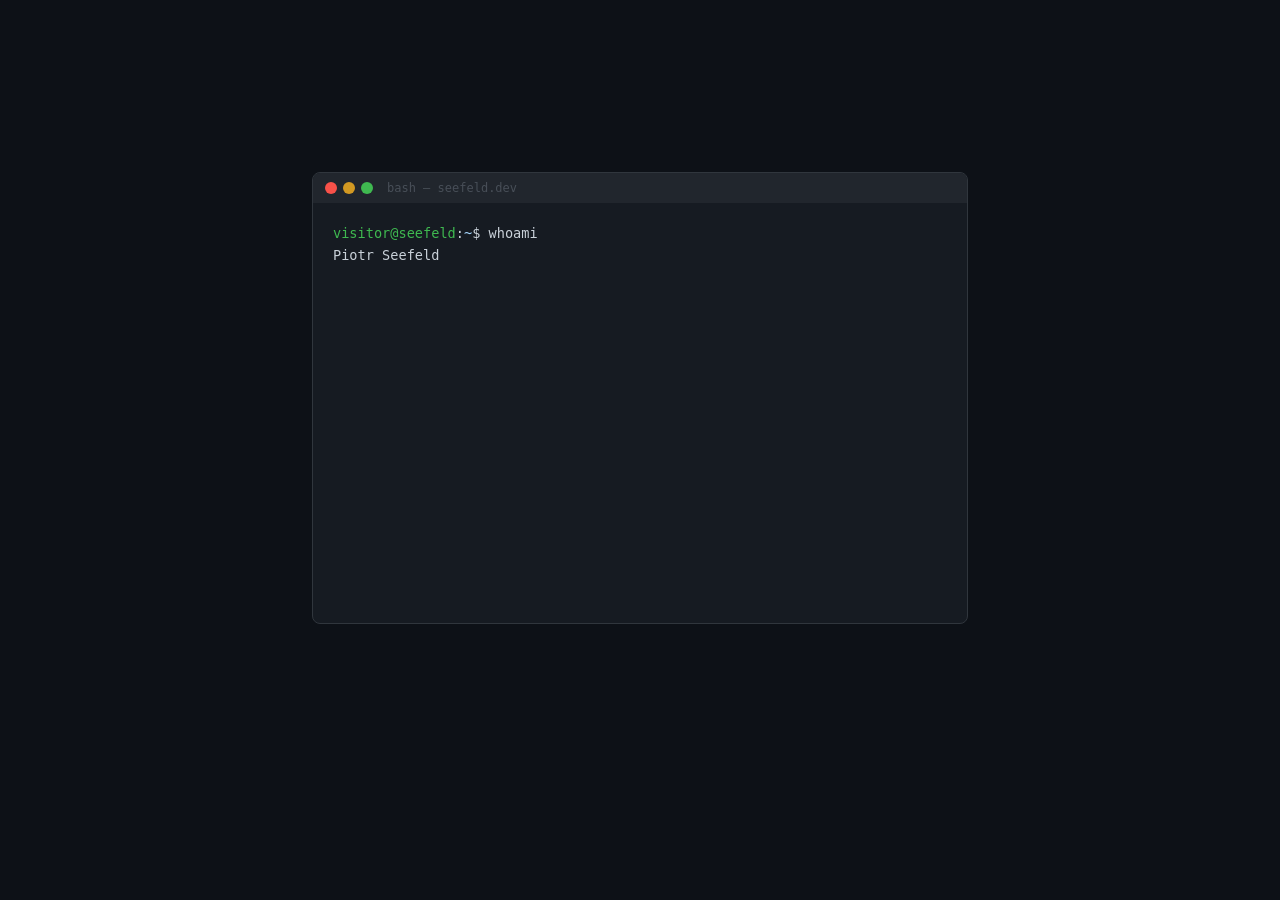
==== index.html @ 69694a50 "Add GitHub Pages site — personal landing page with SEO links" ====
<!DOCTYPE html>
<html lang="en">
<head>
  <meta charset="utf-8">
  <meta name="viewport" content="width=device-width, initial-scale=1">
  <title>Piotr Seefeld — Lead Developer &amp; Architect, CTO at Signage Rocket</title>
  <meta name="description" content="Piotr Seefeld — lead developer and architect. CTO at Signage Rocket, building cloud digital signage software. Node.js, React, TypeScript, AWS, Terraform, K3s. London, UK.">
  <meta name="robots" content="index, follow">
  <meta name="theme-color" content="#0d1117">
  <link rel="canonical" href="https://seefeld.github.io/">
  <meta property="og:title" content="Piotr Seefeld — Lead Developer &amp; Architect">
  <meta property="og:description" content="CTO at Signage Rocket. Building cloud digital signage software. London, UK.">
  <meta property="og:type" content="website">
  <meta property="og:url" content="https://seefeld.github.io/">
  <meta name="twitter:card" content="summary">
  <meta name="twitter:title" content="Piotr Seefeld — Lead Developer &amp; Architect">
  <meta name="twitter:description" content="CTO at Signage Rocket. Building cloud digital signage software. London, UK.">
  <script type="application/ld+json">
  {
    "@context": "https://schema.org",
    "@type": "Person",
    "name": "Piotr Seefeld",
    "url": "https://seefeld.dev",
    "jobTitle": "CTO & Lead Developer",
    "worksFor": {
      "@type": "Organization",
      "name": "Signage Rocket",
      "url": "https://signagerocket.com"
    },
    "knowsAbout": ["Node.js", "React", "TypeScript", "AWS", "Terraform", "Digital Signage", "DevOps", "K3s"],
    "sameAs": [
      "https://seefeld.dev",
      "https://signagerocket.com",
      "https://moonlanderindustries.com",
      "https://github.com/seefeld"
    ]
  }
  </script>
  <style>
    * { margin: 0; padding: 0; box-sizing: border-box; }
    body {
      font-family: 'SF Mono', 'Fira Code', 'Cascadia Code', Consolas, monospace;
      min-height: 100vh;
      display: flex;
      align-items: center;
      justify-content: center;
      background: #0d1117;
      color: #c9d1d9;
    }
    .container { text-align: center; padding: 2rem; max-width: 720px; width: 100%; }
    .terminal {
      background: #161b22;
      border: 1px solid #30363d;
      border-radius: 8px;
      overflow: hidden;
      text-align: left;
      margin-bottom: 2rem;
    }
    .terminal-bar {
      background: #21262d;
      padding: 0.5rem 0.75rem;
      display: flex;
      gap: 6px;
      align-items: center;
    }
    .dot { width: 12px; height: 12px; border-radius: 50%; }
    .dot-r { background: #f85149; }
    .dot-y { background: #d29922; }
    .dot-g { background: #3fb950; }
    .terminal-title { color: #484f58; font-size: 0.75rem; margin-left: 0.5rem; }
    .terminal-body { padding: 1.25rem; font-size: 0.85rem; line-height: 1.6; min-height: 420px; }
    .line { display: none; }
    .line.visible { display: block; }
    .prompt { color: #3fb950; }
    .cmd { color: #c9d1d9; }
    .typed-cmd { color: #c9d1d9; display: inline; }
    .comment { color: #484f58; }
    .string { color: #a5d6ff; }
    .key { color: #d2a8ff; }
    .val { color: #a5d6ff; }
    .cursor {
      display: inline-block; width: 8px; height: 14px;
      background: #58a6ff; vertical-align: text-bottom;
      animation: blink 1s step-end infinite;
    }
    @keyframes blink { 0%, 100% { opacity: 1; } 50% { opacity: 0; } }
    .links {
      display: flex; gap: 1.5rem; justify-content: center; flex-wrap: wrap;
      opacity: 0; transition: opacity 0.5s;
    }
    .links.visible { opacity: 1; }
    a {
      color: #58a6ff; text-decoration: none; font-size: 0.9rem;
      padding: 0.5rem 1rem; border: 1px solid #30363d; border-radius: 6px;
      transition: all 0.2s;
    }
    a:hover { background: #161b22; border-color: #58a6ff; }
    .status {
      margin-top: 1.5rem; font-size: 0.75rem; color: #484f58;
      opacity: 0; transition: opacity 0.5s;
    }
    .status.visible { opacity: 1; }
    .status span { color: #3fb950; }
  </style>
</head>
<body>
  <div class="container">
    <h1 style="position:absolute;width:1px;height:1px;overflow:hidden;clip:rect(0,0,0,0)">Piotr Seefeld — Lead Developer &amp; Architect, CTO at Signage Rocket</h1>
    <div class="terminal">
      <div class="terminal-bar">
        <div class="dot dot-r"></div>
        <div class="dot dot-y"></div>
        <div class="dot dot-g"></div>
        <div class="terminal-title">bash — seefeld.dev</div>
      </div>
      <div class="terminal-body" id="term">
        <div class="line" id="b1-prompt"><span class="prompt">visitor@seefeld</span><span class="cmd">:</span><span class="string">~</span><span class="cmd">$ </span><span class="typed-cmd" id="b1-typed"></span><span class="cursor" id="b1-cursor"></span></div>
        <div class="line" id="b1-r1"><span class="cmd">Piotr Seefeld</span></div>
        <div class="line" id="b1-r2"><span class="comment">Lead developer &amp; architect. Builds things properly.</span></div>
        <div class="line" id="b1-r3"><span class="comment">Node.js, React, TypeScript, AWS, Terraform, K3s.</span></div>
        <div class="line" id="b1-r4"><span class="comment">Shipping production software since 2004.</span></div>
        <div class="line" id="b1-blank">&nbsp;</div>

        <div class="line" id="b2-prompt"><span class="prompt">visitor@seefeld</span><span class="cmd">:</span><span class="string">~</span><span class="cmd">$ </span><span class="typed-cmd" id="b2-typed"></span><span class="cursor" id="b2-cursor"></span></div>
        <div class="line" id="b2-r1"><span class="cmd">{</span></div>
        <div class="line" id="b2-r2">&nbsp;&nbsp;<span class="key">"name"</span><span class="cmd">:</span> <span class="val">"<a href="https://signagerocket.com" style="color:#a5d6ff;text-decoration:underline;text-underline-offset:3px;border:none;padding:0;font-size:inherit">Signage Rocket</a>"</span><span class="cmd">,</span></div>
        <div class="line" id="b2-r3">&nbsp;&nbsp;<span class="key">"what"</span><span class="cmd">:</span> <span class="val">"Cloud digital signage software"</span><span class="cmd">,</span></div>
        <div class="line" id="b2-r4">&nbsp;&nbsp;<span class="key">"for"</span><span class="cmd">:</span> <span class="val">"Corporate lobbies, retail displays, video walls"</span><span class="cmd">,</span></div>
        <div class="line" id="b2-r5">&nbsp;&nbsp;<span class="key">"role"</span><span class="cmd">:</span> <span class="val">"CTO &amp; co-founder. Built the lot."</span></div>
        <div class="line" id="b2-r6"><span class="cmd">}</span></div>
        <div class="line" id="b2-blank">&nbsp;</div>

        <div class="line" id="b3-prompt"><span class="prompt">visitor@seefeld</span><span class="cmd">:</span><span class="string">~</span><span class="cmd">$ </span><span class="typed-cmd" id="b3-typed"></span><span class="cursor" id="b3-cursor"></span></div>
        <div class="line" id="b3-r1"><span class="cmd">up 22 years, mass side projects running, load average: worrying</span></div>
        <div class="line" id="b3-r2"><span class="comment">London-based. All tests passing. Kettle on.</span></div>
        <div class="line" id="b3-blank">&nbsp;</div>

        <div class="line" id="final"><span class="prompt">visitor@seefeld</span><span class="cmd">:</span><span class="string">~</span><span class="cmd">$ </span><span class="cursor"></span></div>
      </div>
    </div>
    <div class="links" id="links">
      <a href="https://signagerocket.com">signagerocket.com &rarr;</a>
      <a href="https://moonlanderindustries.com">moonlanderindustries.com</a>
      <a href="https://seefeld.dev">seefeld.dev</a>
    </div>
    <div class="status" id="status"><span>&#x25CF;</span> Quietly shipping since 2004</div>
  </div>

  <script>
    (function() {
      var speed = 45;
      var lineDelay = 80;
      function show(id) { document.getElementById(id).classList.add('visible'); }
      function type(elId, text, cursorId, cb) {
        var el = document.getElementById(elId);
        var i = 0;
        var interval = setInterval(function() {
          el.textContent += text[i]; i++;
          if (i >= text.length) { clearInterval(interval); document.getElementById(cursorId).style.display = 'none'; setTimeout(cb, 300); }
        }, speed);
      }
      function showLines(ids, cb) {
        var i = 0;
        function next() { if (i >= ids.length) { cb(); return; } show(ids[i]); i++; setTimeout(next, lineDelay); }
        next();
      }
      setTimeout(function() {
        show('b1-prompt');
        type('b1-typed', 'whoami', 'b1-cursor', function() {
          showLines(['b1-r1','b1-r2','b1-r3','b1-r4','b1-blank'], function() {
            show('b2-prompt');
            type('b2-typed', 'cat ~/flagship.json', 'b2-cursor', function() {
              showLines(['b2-r1','b2-r2','b2-r3','b2-r4','b2-r5','b2-r6','b2-blank'], function() {
                show('b3-prompt');
                type('b3-typed', 'uptime', 'b3-cursor', function() {
                  showLines(['b3-r1','b3-r2','b3-blank','final'], function() {
                    document.getElementById('links').classList.add('visible');
                    document.getElementById('status').classList.add('visible');
                  });
                });
              });
            });
          });
        });
      }, 500);
    })();
  </script>
</body>
</html>
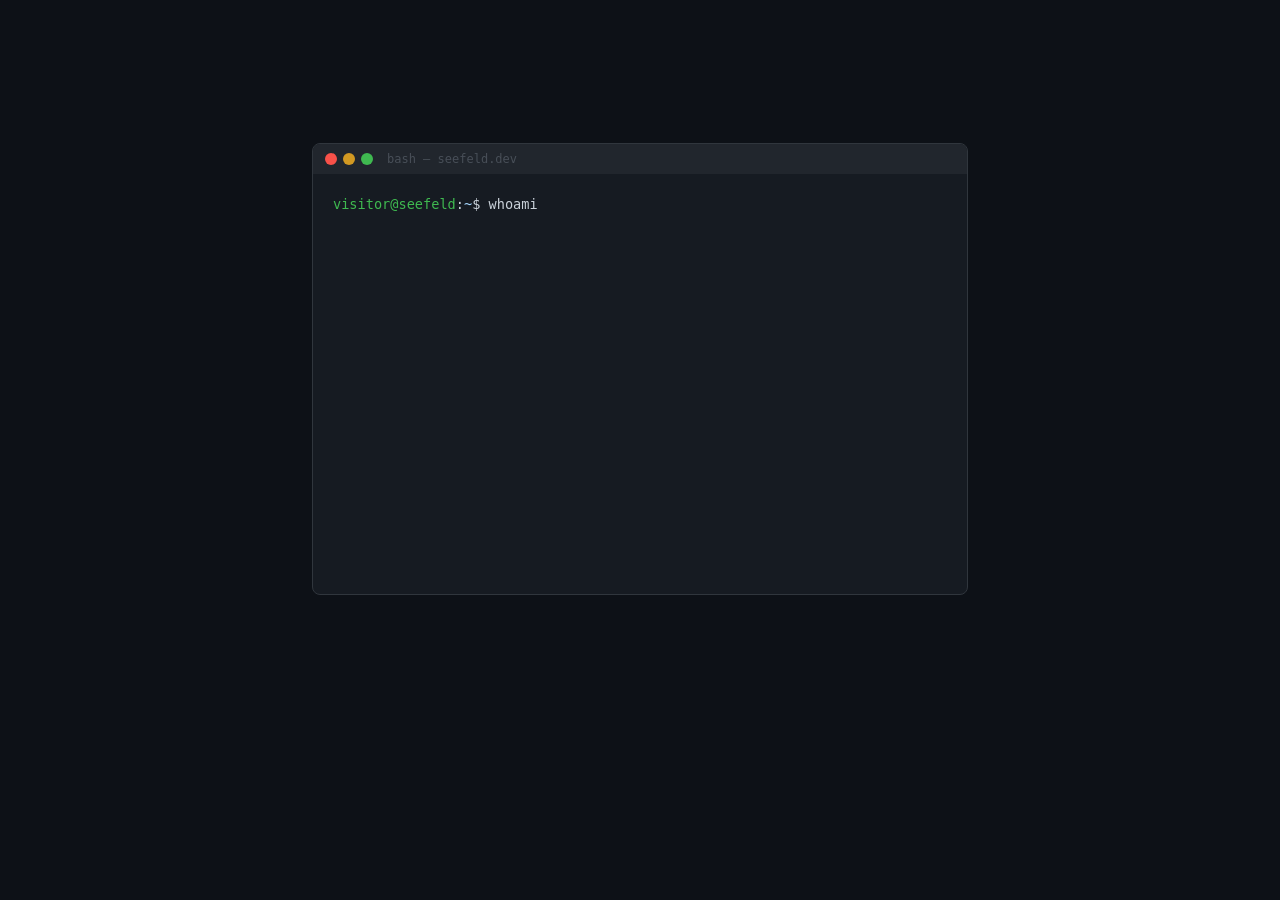
==== commit d49cf52c: "Add visible social links: LinkedIn, GitHub, X Match gosia-seefeld.github.io pattern — social profile" ====
--- a/index.html
+++ b/index.html
@@ -19,20 +19,43 @@
   {
     "@context": "https://schema.org",
     "@type": "Person",
+    "@id": "https://seefeld.dev/#person",
     "name": "Piotr Seefeld",
     "url": "https://seefeld.dev",
     "jobTitle": "CTO & Lead Developer",
     "worksFor": {
       "@type": "Organization",
-      "name": "Signage Rocket",
-      "url": "https://signagerocket.com"
+      "@id": "https://moonlanderindustries.com/#organization",
+      "name": "Moonlander Industries",
+      "url": "https://moonlanderindustries.com"
     },
+    "affiliation": [
+      {
+        "@type": "Organization",
+        "@id": "https://signagerocket.com/#organization",
+        "name": "Signage Rocket",
+        "url": "https://signagerocket.com"
+      },
+      {
+        "@type": "Organization",
+        "@id": "https://webiqlimited.co.uk/#organization",
+        "name": "WebIQ",
+        "url": "https://webiqlimited.co.uk"
+      },
+      {
+        "@type": "Organization",
+        "@id": "https://apollovision.co.uk/#organization",
+        "name": "Apollo Vision",
+        "url": "https://apollovision.co.uk"
+      }
+    ],
     "knowsAbout": ["Node.js", "React", "TypeScript", "AWS", "Terraform", "Digital Signage", "DevOps", "K3s"],
     "sameAs": [
       "https://seefeld.dev",
-      "https://signagerocket.com",
-      "https://moonlanderindustries.com",
-      "https://github.com/seefeld"
+      "https://www.linkedin.com/in/pseefeld/",
+      "https://github.com/seefeld",
+      "https://x.com/piotr_seefeld",
+      "https://seefeld.pl"
     ]
   }
   </script>
@@ -142,6 +165,9 @@
       <a href="https://signagerocket.com">signagerocket.com &rarr;</a>
       <a href="https://moonlanderindustries.com">moonlanderindustries.com</a>
       <a href="https://seefeld.dev">seefeld.dev</a>
+      <a href="https://www.linkedin.com/in/pseefeld/">LinkedIn</a>
+      <a href="https://github.com/seefeld">GitHub</a>
+      <a href="https://x.com/piotr_seefeld">X</a>
     </div>
     <div class="status" id="status"><span>&#x25CF;</span> Quietly shipping since 2004</div>
   </div>
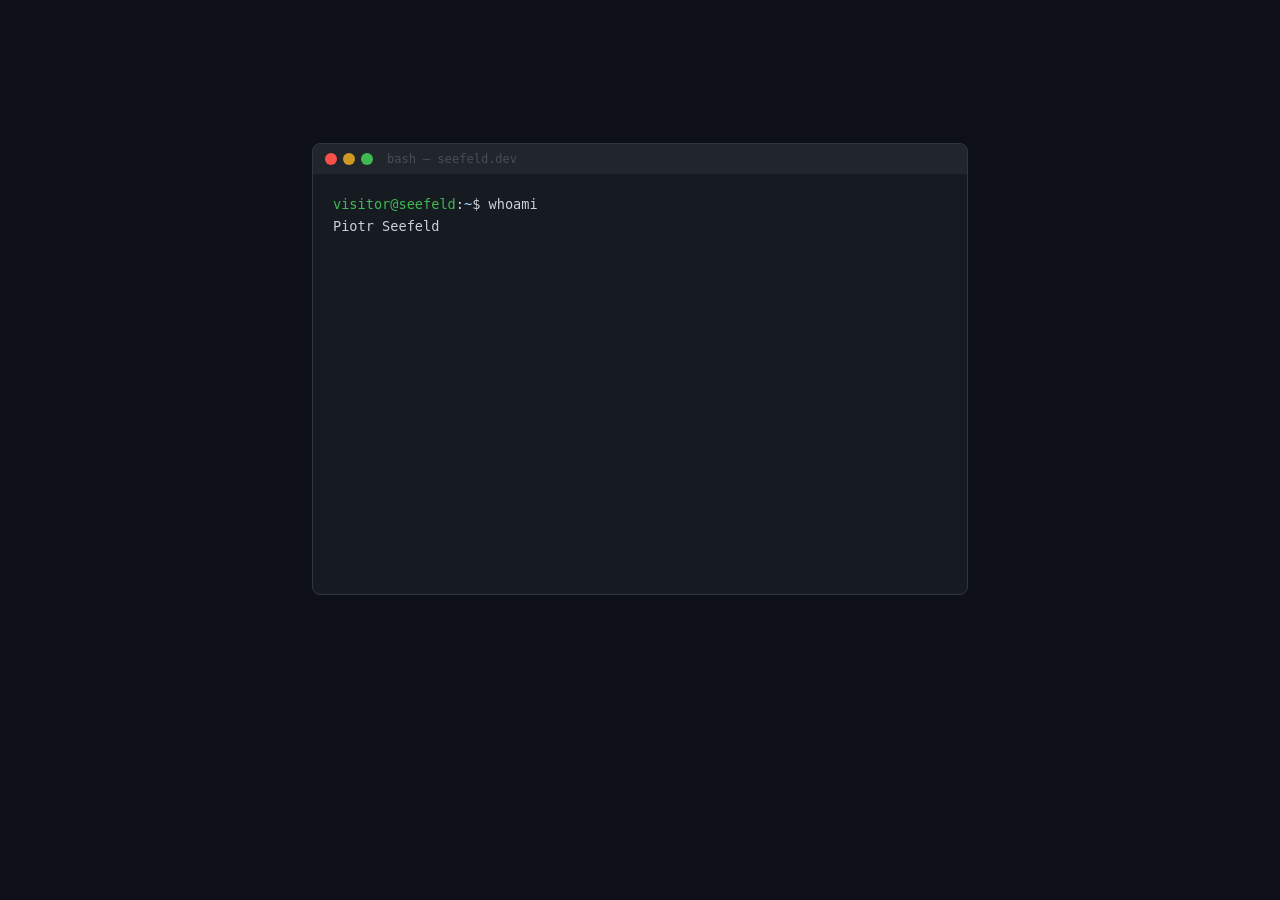
==== commit e6b0f4b6: "fix: add hreflang, fix canonical and OG URLs to seefeld.dev - Fix canonical from seefeld.github.io t" ====
--- a/index.html
+++ b/index.html
@@ -7,11 +7,14 @@
   <meta name="description" content="Piotr Seefeld — lead developer and architect. CTO at Signage Rocket, building cloud digital signage software. Node.js, React, TypeScript, AWS, Terraform, K3s. London, UK.">
   <meta name="robots" content="index, follow">
   <meta name="theme-color" content="#0d1117">
-  <link rel="canonical" href="https://seefeld.github.io/">
-  <meta property="og:title" content="Piotr Seefeld — Lead Developer &amp; Architect">
-  <meta property="og:description" content="CTO at Signage Rocket. Building cloud digital signage software. London, UK.">
+  <link rel="canonical" href="https://seefeld.dev/">
+  <link rel="alternate" hreflang="en" href="https://seefeld.dev/">
+  <link rel="alternate" hreflang="pl" href="https://seefeld.pl/">
+  <link rel="alternate" hreflang="x-default" href="https://seefeld.dev/">
+  <meta property="og:title" content="Piotr Seefeld — Lead Engineer">
+  <meta property="og:description" content="Lead Engineer w Moonlander Industries. Building Signage Rocket — cloud digital signage software. London, UK.">
   <meta property="og:type" content="website">
-  <meta property="og:url" content="https://seefeld.github.io/">
+  <meta property="og:url" content="https://seefeld.dev/">
   <meta name="twitter:card" content="summary">
   <meta name="twitter:title" content="Piotr Seefeld — Lead Developer &amp; Architect">
   <meta name="twitter:description" content="CTO at Signage Rocket. Building cloud digital signage software. London, UK.">
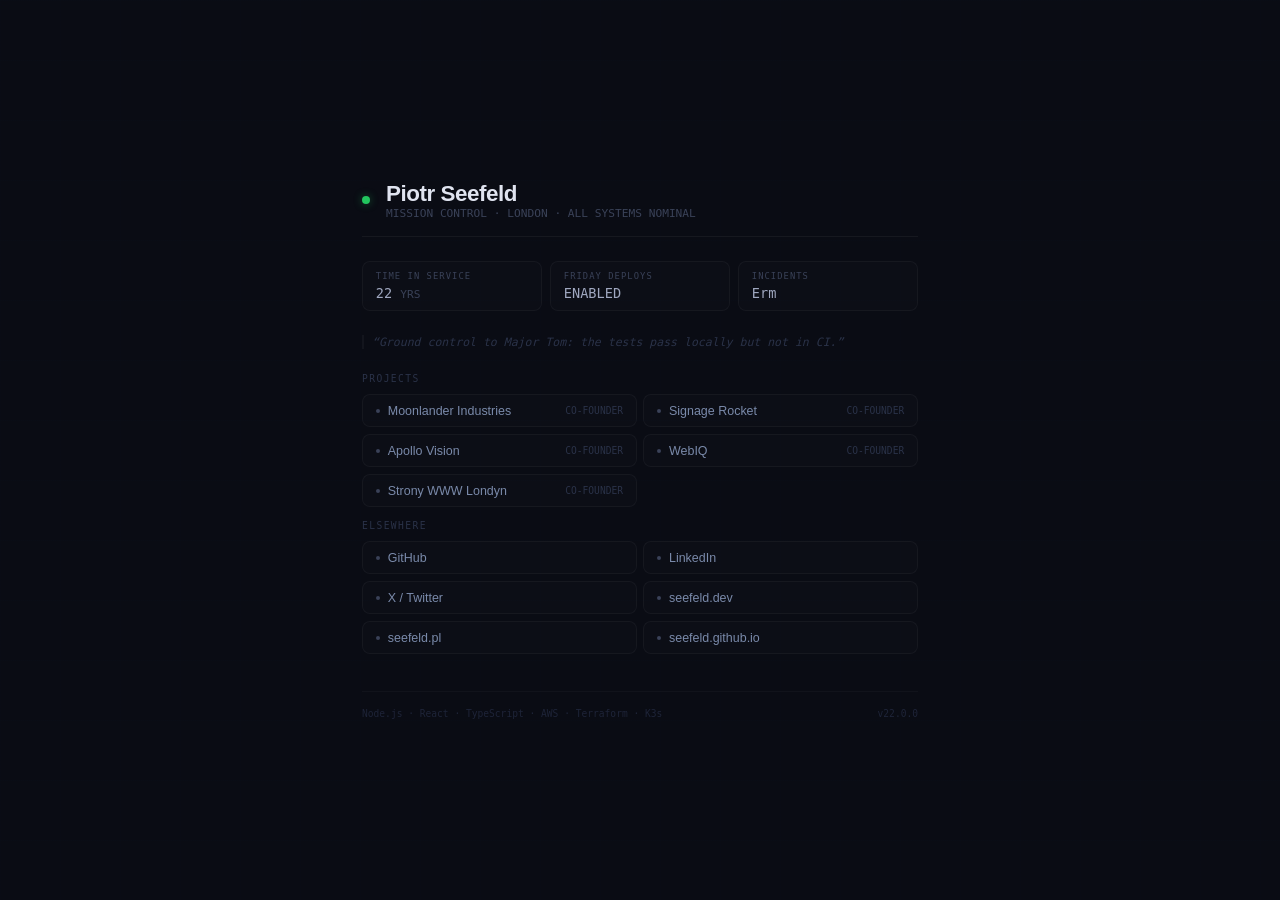
==== commit b71c0a84: "Deploy from moonlanderindustries/sites@9dea2e8a03214e53fe4ce3c6bd58d60a1bf8a1e3" ====
--- a/index.html
+++ b/index.html
@@ -1,218 +1,70 @@
-<!DOCTYPE html>
-<html lang="en">
-<head>
-  <meta charset="utf-8">
-  <meta name="viewport" content="width=device-width, initial-scale=1">
-  <title>Piotr Seefeld — Lead Developer &amp; Architect, CTO at Signage Rocket</title>
-  <meta name="description" content="Piotr Seefeld — lead developer and architect. CTO at Signage Rocket, building cloud digital signage software. Node.js, React, TypeScript, AWS, Terraform, K3s. London, UK.">
-  <meta name="robots" content="index, follow">
-  <meta name="theme-color" content="#0d1117">
-  <link rel="canonical" href="https://seefeld.dev/">
-  <link rel="alternate" hreflang="en" href="https://seefeld.dev/">
-  <link rel="alternate" hreflang="pl" href="https://seefeld.pl/">
-  <link rel="alternate" hreflang="x-default" href="https://seefeld.dev/">
-  <meta property="og:title" content="Piotr Seefeld — Lead Engineer">
-  <meta property="og:description" content="Lead Engineer w Moonlander Industries. Building Signage Rocket — cloud digital signage software. London, UK.">
-  <meta property="og:type" content="website">
-  <meta property="og:url" content="https://seefeld.dev/">
-  <meta name="twitter:card" content="summary">
-  <meta name="twitter:title" content="Piotr Seefeld — Lead Developer &amp; Architect">
-  <meta name="twitter:description" content="CTO at Signage Rocket. Building cloud digital signage software. London, UK.">
-  <script type="application/ld+json">
-  {
-    "@context": "https://schema.org",
-    "@type": "Person",
-    "@id": "https://seefeld.dev/#person",
-    "name": "Piotr Seefeld",
-    "url": "https://seefeld.dev",
-    "jobTitle": "CTO & Lead Developer",
-    "worksFor": {
+<!DOCTYPE html><!--kqUCucIiHzzH6pqxFzVBB--><html lang="en"><head><meta charSet="utf-8"/><meta name="viewport" content="width=device-width, initial-scale=1"/><link rel="stylesheet" href="/_next/static/css/657bbda658a68698.css" data-precedence="next"/><link rel="stylesheet" href="/_next/static/css/02f27b2af9e47546.css" data-precedence="next"/><link rel="preload" as="script" fetchPriority="low" href="/_next/static/chunks/webpack-f817f8950fd31f59.js"/><script src="/_next/static/chunks/8e6518bb-c26e82767f1faf66.js" async=""></script><script src="/_next/static/chunks/743-16a3eeb39bb011a0.js" async=""></script><script src="/_next/static/chunks/main-app-4ff70edd08232f85.js" async=""></script><title>Piotr Seefeld — Software Engineer</title><meta name="description" content="CTO &amp; Lead Developer. Co-founder of Moonlander Industries, Signage Rocket, Apollo Vision, WebIQ. London, UK."/><meta name="robots" content="index, follow"/><meta name="theme-color" content="#0a0c14"/><link rel="canonical" href="https://seefeld.dev"/><meta property="og:title" content="Piotr Seefeld — Software Engineer"/><meta property="og:description" content="CTO &amp; Lead Developer. Co-founder of Moonlander Industries, Signage Rocket, Apollo Vision, WebIQ. London, UK."/><meta property="og:url" content="https://seefeld.dev"/><meta property="og:site_name" content="Piotr Seefeld"/><meta property="og:locale" content="en_GB"/><meta property="og:type" content="website"/><meta name="twitter:card" content="summary_large_image"/><meta name="twitter:title" content="Piotr Seefeld — Software Engineer"/><meta name="twitter:description" content="CTO &amp; Lead Developer. Co-founder of Moonlander Industries, Signage Rocket, Apollo Vision, WebIQ. London, UK."/><script type="application/ld+json">{
+  "@context": "https://schema.org",
+  "@type": "Person",
+  "name": "Piotr Seefeld",
+  "@id": "https://seefeld.dev/#person",
+  "url": "https://seefeld.dev",
+  "jobTitle": "CTO & Lead Developer",
+  "worksFor": {
+    "@type": "Organization",
+    "@id": "https://moonlanderindustries.com/#organization",
+    "name": "Moonlander Industries",
+    "url": "https://moonlanderindustries.com"
+  },
+  "affiliation": [
+    {
       "@type": "Organization",
-      "@id": "https://moonlanderindustries.com/#organization",
-      "name": "Moonlander Industries",
-      "url": "https://moonlanderindustries.com"
+      "@id": "https://signagerocket.com/#organization",
+      "name": "Signage Rocket",
+      "url": "https://signagerocket.com"
     },
-    "affiliation": [
-      {
-        "@type": "Organization",
-        "@id": "https://signagerocket.com/#organization",
-        "name": "Signage Rocket",
-        "url": "https://signagerocket.com"
-      },
-      {
-        "@type": "Organization",
-        "@id": "https://webiqlimited.co.uk/#organization",
-        "name": "WebIQ",
-        "url": "https://webiqlimited.co.uk"
-      },
-      {
-        "@type": "Organization",
-        "@id": "https://apollovision.co.uk/#organization",
-        "name": "Apollo Vision",
-        "url": "https://apollovision.co.uk"
-      }
-    ],
-    "knowsAbout": ["Node.js", "React", "TypeScript", "AWS", "Terraform", "Digital Signage", "DevOps", "K3s"],
-    "sameAs": [
-      "https://seefeld.dev",
-      "https://www.linkedin.com/in/pseefeld/",
-      "https://github.com/seefeld",
-      "https://x.com/piotr_seefeld",
-      "https://seefeld.pl"
-    ]
-  }
-  </script>
-  <style>
-    * { margin: 0; padding: 0; box-sizing: border-box; }
-    body {
-      font-family: 'SF Mono', 'Fira Code', 'Cascadia Code', Consolas, monospace;
-      min-height: 100vh;
-      display: flex;
-      align-items: center;
-      justify-content: center;
-      background: #0d1117;
-      color: #c9d1d9;
+    {
+      "@type": "Organization",
+      "@id": "https://webiqlimited.co.uk/#organization",
+      "name": "WebIQ",
+      "url": "https://webiqlimited.co.uk"
+    },
+    {
+      "@type": "Organization",
+      "@id": "https://stronywwwlondyn.co.uk/#organization",
+      "name": "Strony WWW Londyn",
+      "url": "https://stronywwwlondyn.co.uk"
+    },
+    {
+      "@type": "Organization",
+      "@id": "https://apollovision.co.uk/#organization",
+      "name": "Apollo Vision",
+      "url": "https://apollovision.co.uk"
     }
-    .container { text-align: center; padding: 2rem; max-width: 720px; width: 100%; }
-    .terminal {
-      background: #161b22;
-      border: 1px solid #30363d;
-      border-radius: 8px;
-      overflow: hidden;
-      text-align: left;
-      margin-bottom: 2rem;
-    }
-    .terminal-bar {
-      background: #21262d;
-      padding: 0.5rem 0.75rem;
-      display: flex;
-      gap: 6px;
-      align-items: center;
-    }
-    .dot { width: 12px; height: 12px; border-radius: 50%; }
-    .dot-r { background: #f85149; }
-    .dot-y { background: #d29922; }
-    .dot-g { background: #3fb950; }
-    .terminal-title { color: #484f58; font-size: 0.75rem; margin-left: 0.5rem; }
-    .terminal-body { padding: 1.25rem; font-size: 0.85rem; line-height: 1.6; min-height: 420px; }
-    .line { display: none; }
-    .line.visible { display: block; }
-    .prompt { color: #3fb950; }
-    .cmd { color: #c9d1d9; }
-    .typed-cmd { color: #c9d1d9; display: inline; }
-    .comment { color: #484f58; }
-    .string { color: #a5d6ff; }
-    .key { color: #d2a8ff; }
-    .val { color: #a5d6ff; }
-    .cursor {
-      display: inline-block; width: 8px; height: 14px;
-      background: #58a6ff; vertical-align: text-bottom;
-      animation: blink 1s step-end infinite;
-    }
-    @keyframes blink { 0%, 100% { opacity: 1; } 50% { opacity: 0; } }
-    .links {
-      display: flex; gap: 1.5rem; justify-content: center; flex-wrap: wrap;
-      opacity: 0; transition: opacity 0.5s;
-    }
-    .links.visible { opacity: 1; }
-    a {
-      color: #58a6ff; text-decoration: none; font-size: 0.9rem;
-      padding: 0.5rem 1rem; border: 1px solid #30363d; border-radius: 6px;
-      transition: all 0.2s;
-    }
-    a:hover { background: #161b22; border-color: #58a6ff; }
-    .status {
-      margin-top: 1.5rem; font-size: 0.75rem; color: #484f58;
-      opacity: 0; transition: opacity 0.5s;
-    }
-    .status.visible { opacity: 1; }
-    .status span { color: #3fb950; }
-  </style>
-</head>
-<body>
-  <div class="container">
-    <h1 style="position:absolute;width:1px;height:1px;overflow:hidden;clip:rect(0,0,0,0)">Piotr Seefeld — Lead Developer &amp; Architect, CTO at Signage Rocket</h1>
-    <div class="terminal">
-      <div class="terminal-bar">
-        <div class="dot dot-r"></div>
-        <div class="dot dot-y"></div>
-        <div class="dot dot-g"></div>
-        <div class="terminal-title">bash — seefeld.dev</div>
-      </div>
-      <div class="terminal-body" id="term">
-        <div class="line" id="b1-prompt"><span class="prompt">visitor@seefeld</span><span class="cmd">:</span><span class="string">~</span><span class="cmd">$ </span><span class="typed-cmd" id="b1-typed"></span><span class="cursor" id="b1-cursor"></span></div>
-        <div class="line" id="b1-r1"><span class="cmd">Piotr Seefeld</span></div>
-        <div class="line" id="b1-r2"><span class="comment">Lead developer &amp; architect. Builds things properly.</span></div>
-        <div class="line" id="b1-r3"><span class="comment">Node.js, React, TypeScript, AWS, Terraform, K3s.</span></div>
-        <div class="line" id="b1-r4"><span class="comment">Shipping production software since 2004.</span></div>
-        <div class="line" id="b1-blank">&nbsp;</div>
-
-        <div class="line" id="b2-prompt"><span class="prompt">visitor@seefeld</span><span class="cmd">:</span><span class="string">~</span><span class="cmd">$ </span><span class="typed-cmd" id="b2-typed"></span><span class="cursor" id="b2-cursor"></span></div>
-        <div class="line" id="b2-r1"><span class="cmd">{</span></div>
-        <div class="line" id="b2-r2">&nbsp;&nbsp;<span class="key">"name"</span><span class="cmd">:</span> <span class="val">"<a href="https://signagerocket.com" style="color:#a5d6ff;text-decoration:underline;text-underline-offset:3px;border:none;padding:0;font-size:inherit">Signage Rocket</a>"</span><span class="cmd">,</span></div>
-        <div class="line" id="b2-r3">&nbsp;&nbsp;<span class="key">"what"</span><span class="cmd">:</span> <span class="val">"Cloud digital signage software"</span><span class="cmd">,</span></div>
-        <div class="line" id="b2-r4">&nbsp;&nbsp;<span class="key">"for"</span><span class="cmd">:</span> <span class="val">"Corporate lobbies, retail displays, video walls"</span><span class="cmd">,</span></div>
-        <div class="line" id="b2-r5">&nbsp;&nbsp;<span class="key">"role"</span><span class="cmd">:</span> <span class="val">"CTO &amp; co-founder. Built the lot."</span></div>
-        <div class="line" id="b2-r6"><span class="cmd">}</span></div>
-        <div class="line" id="b2-blank">&nbsp;</div>
-
-        <div class="line" id="b3-prompt"><span class="prompt">visitor@seefeld</span><span class="cmd">:</span><span class="string">~</span><span class="cmd">$ </span><span class="typed-cmd" id="b3-typed"></span><span class="cursor" id="b3-cursor"></span></div>
-        <div class="line" id="b3-r1"><span class="cmd">up 22 years, mass side projects running, load average: worrying</span></div>
-        <div class="line" id="b3-r2"><span class="comment">London-based. All tests passing. Kettle on.</span></div>
-        <div class="line" id="b3-blank">&nbsp;</div>
-
-        <div class="line" id="final"><span class="prompt">visitor@seefeld</span><span class="cmd">:</span><span class="string">~</span><span class="cmd">$ </span><span class="cursor"></span></div>
-      </div>
-    </div>
-    <div class="links" id="links">
-      <a href="https://signagerocket.com">signagerocket.com &rarr;</a>
-      <a href="https://moonlanderindustries.com">moonlanderindustries.com</a>
-      <a href="https://seefeld.dev">seefeld.dev</a>
-      <a href="https://www.linkedin.com/in/pseefeld/">LinkedIn</a>
-      <a href="https://github.com/seefeld">GitHub</a>
-      <a href="https://x.com/piotr_seefeld">X</a>
-    </div>
-    <div class="status" id="status"><span>&#x25CF;</span> Quietly shipping since 2004</div>
-  </div>
-
-  <script>
-    (function() {
-      var speed = 45;
-      var lineDelay = 80;
-      function show(id) { document.getElementById(id).classList.add('visible'); }
-      function type(elId, text, cursorId, cb) {
-        var el = document.getElementById(elId);
-        var i = 0;
-        var interval = setInterval(function() {
-          el.textContent += text[i]; i++;
-          if (i >= text.length) { clearInterval(interval); document.getElementById(cursorId).style.display = 'none'; setTimeout(cb, 300); }
-        }, speed);
-      }
-      function showLines(ids, cb) {
-        var i = 0;
-        function next() { if (i >= ids.length) { cb(); return; } show(ids[i]); i++; setTimeout(next, lineDelay); }
-        next();
-      }
-      setTimeout(function() {
-        show('b1-prompt');
-        type('b1-typed', 'whoami', 'b1-cursor', function() {
-          showLines(['b1-r1','b1-r2','b1-r3','b1-r4','b1-blank'], function() {
-            show('b2-prompt');
-            type('b2-typed', 'cat ~/flagship.json', 'b2-cursor', function() {
-              showLines(['b2-r1','b2-r2','b2-r3','b2-r4','b2-r5','b2-r6','b2-blank'], function() {
-                show('b3-prompt');
-                type('b3-typed', 'uptime', 'b3-cursor', function() {
-                  showLines(['b3-r1','b3-r2','b3-blank','final'], function() {
-                    document.getElementById('links').classList.add('visible');
-                    document.getElementById('status').classList.add('visible');
-                  });
-                });
-              });
-            });
-          });
-        });
-      }, 500);
-    })();
-  </script>
-</body>
-</html>+  ],
+  "knowsAbout": [
+    "Node.js",
+    "React",
+    "TypeScript",
+    "AWS",
+    "Terraform",
+    "Digital Signage",
+    "DevOps",
+    "K3s",
+    "PostgreSQL"
+  ],
+  "sameAs": [
+    "https://www.linkedin.com/in/pseefeld/",
+    "https://github.com/seefeld",
+    "https://x.com/piotr_seefeld",
+    "https://seefeld.pl",
+    "https://seefeld.github.io"
+  ]
+}</script><script src="/_next/static/chunks/polyfills-42372ed130431b0a.js" noModule=""></script></head><body><div hidden=""><!--$--><!--/$--></div><h1 class="page_srOnly__O_3lC">Piotr Seefeld — Software Engineer, London</h1><div class="page_gridBg__m8oQb"></div><div class="page_stars__IfV3K" id="stars"></div><main class="page_content__kDoxQ"><div class="page_header__kVzhN"><div class="page_statusLight__XVJmj"></div><div class="page_headerText__g9NVg"><div class="page_name__eOmhd">Piotr Seefeld</div><div class="page_meta__N1c8V">MISSION CONTROL · LONDON · ALL SYSTEMS NOMINAL</div></div></div><div class="page_telemetry___pz9y"><div class="page_telemetryItem__NIGV2"><div class="page_telemetryLabel__YIKzt">Time in Service</div><div class="page_telemetryValue__80Xz_">22 <span class="page_unit__3UOH5">YRS</span></div></div><div class="page_telemetryItem__NIGV2"><div class="page_telemetryLabel__YIKzt">Friday Deploys</div><div class="page_telemetryValue__80Xz_">ENABLED</div></div><div class="page_telemetryItem__NIGV2"><div class="page_telemetryLabel__YIKzt">Incidents</div><div class="page_telemetryValue__80Xz_">Erm</div></div></div><blockquote class="page_quip__CDOoW">“Ground control to Major Tom: the tests pass locally but not in CI.”</blockquote><div class="page_navLabel__Qx9Au">Projects</div><div class="page_links__qE4Ea"><a href="https://moonlanderindustries.com" class="page_link__36MaQ"><span class="page_dot__2YCho"></span>Moonlander Industries<span class="page_badge__s34Is">CO-FOUNDER</span></a><a href="https://signagerocket.com" class="page_link__36MaQ"><span class="page_dot__2YCho"></span>Signage Rocket<span class="page_badge__s34Is">CO-FOUNDER</span></a><a href="https://apollovision.co.uk" class="page_link__36MaQ"><span class="page_dot__2YCho"></span>Apollo Vision<span class="page_badge__s34Is">CO-FOUNDER</span></a><a href="https://webiqlimited.co.uk" class="page_link__36MaQ"><span class="page_dot__2YCho"></span>WebIQ<span class="page_badge__s34Is">CO-FOUNDER</span></a><a href="https://stronywwwlondyn.co.uk" class="page_link__36MaQ"><span class="page_dot__2YCho"></span>Strony WWW Londyn<span class="page_badge__s34Is">CO-FOUNDER</span></a></div><div class="page_navLabel__Qx9Au">Elsewhere</div><div class="page_links__qE4Ea"><a href="https://github.com/seefeld" class="page_link__36MaQ"><span class="page_dot__2YCho"></span>GitHub</a><a href="https://www.linkedin.com/in/pseefeld/" class="page_link__36MaQ"><span class="page_dot__2YCho"></span>LinkedIn</a><a href="https://x.com/piotr_seefeld" class="page_link__36MaQ"><span class="page_dot__2YCho"></span>X / Twitter</a><a href="https://seefeld.dev" class="page_link__36MaQ"><span class="page_dot__2YCho"></span>seefeld.dev</a><a href="https://seefeld.pl" class="page_link__36MaQ"><span class="page_dot__2YCho"></span>seefeld.pl</a><a href="https://seefeld.github.io" class="page_link__36MaQ"><span class="page_dot__2YCho"></span>seefeld.github.io</a></div><footer class="page_footer__sHKi3"><span>Node.js · React · TypeScript · AWS · Terraform · K3s</span><span>v22.0.0</span></footer></main><script>
+            var c = document.getElementById('stars');
+            for (var i = 0; i < 90; i++) {
+              var s = document.createElement('div');
+              s.className = 'page_star__v4NEN';
+              s.style.left = Math.random() * 100 + '%';
+              s.style.top = Math.random() * 100 + '%';
+              s.style.setProperty('--dur', (10 + Math.random() * 15) + 's');
+              s.style.setProperty('--delay', (Math.random() * 10) + 's');
+              s.style.setProperty('--peak', (0.06 + Math.random() * 0.25).toFixed(2));
+              c.appendChild(s);
+            }
+          </script><!--$--><!--/$--><script src="/_next/static/chunks/webpack-f817f8950fd31f59.js" id="_R_" async=""></script><script>(self.__next_f=self.__next_f||[]).push([0])</script><script>self.__next_f.push([1,"1:\"$Sreact.fragment\"\n3:I[8954,[],\"\"]\n4:I[5640,[],\"\"]\n12:I[7698,[],\"\"]\n:HL[\"/_next/static/css/657bbda658a68698.css\",\"style\"]\n:HL[\"/_next/static/css/02f27b2af9e47546.css\",\"style\"]\n2:T5b7,"])</script><script>self.__next_f.push([1,"{\n  \"@context\": \"https://schema.org\",\n  \"@type\": \"Person\",\n  \"name\": \"Piotr Seefeld\",\n  \"@id\": \"https://seefeld.dev/#person\",\n  \"url\": \"https://seefeld.dev\",\n  \"jobTitle\": \"CTO \u0026 Lead Developer\",\n  \"worksFor\": {\n    \"@type\": \"Organization\",\n    \"@id\": \"https://moonlanderindustries.com/#organization\",\n    \"name\": \"Moonlander Industries\",\n    \"url\": \"https://moonlanderindustries.com\"\n  },\n  \"affiliation\": [\n    {\n      \"@type\": \"Organization\",\n      \"@id\": \"https://signagerocket.com/#organization\",\n      \"name\": \"Signage Rocket\",\n      \"url\": \"https://signagerocket.com\"\n    },\n    {\n      \"@type\": \"Organization\",\n      \"@id\": \"https://webiqlimited.co.uk/#organization\",\n      \"name\": \"WebIQ\",\n      \"url\": \"https://webiqlimited.co.uk\"\n    },\n    {\n      \"@type\": \"Organization\",\n      \"@id\": \"https://stronywwwlondyn.co.uk/#organization\",\n      \"name\": \"Strony WWW Londyn\",\n      \"url\": \"https://stronywwwlondyn.co.uk\"\n    },\n    {\n      \"@type\": \"Organization\",\n      \"@id\": \"https://apollovision.co.uk/#organization\",\n      \"name\": \"Apollo Vision\",\n      \"url\": \"https://apollovision.co.uk\"\n    }\n  ],\n  \"knowsAbout\": [\n    \"Node.js\",\n    \"React\",\n    \"TypeScript\",\n    \"AWS\",\n    \"Terraform\",\n    \"Digital Signage\",\n    \"DevOps\",\n    \"K3s\",\n    \"PostgreSQL\"\n  ],\n  \"sameAs\": [\n    \"https://www.linkedin.com/in/pseefeld/\",\n    \"https://github.com/seefeld\",\n    \"https://x.com/piotr_seefeld\",\n    \"https://seefeld.pl\",\n    \"https://seefeld.github.io\"\n  ]\n}"])</script><script>self.__next_f.push([1,"0:{\"P\":null,\"b\":\"kqUCucIiHzzH6pqxFzVBB\",\"p\":\"\",\"c\":[\"\",\"\"],\"i\":false,\"f\":[[[\"\",{\"children\":[\"__PAGE__\",{}]},\"$undefined\",\"$undefined\",true],[\"\",[\"$\",\"$1\",\"c\",{\"children\":[[[\"$\",\"link\",\"0\",{\"rel\":\"stylesheet\",\"href\":\"/_next/static/css/657bbda658a68698.css\",\"precedence\":\"next\",\"crossOrigin\":\"$undefined\",\"nonce\":\"$undefined\"}]],[\"$\",\"html\",null,{\"lang\":\"en\",\"children\":[[\"$\",\"head\",null,{\"children\":[\"$\",\"script\",null,{\"type\":\"application/ld+json\",\"dangerouslySetInnerHTML\":{\"__html\":\"$2\"}}]}],[\"$\",\"body\",null,{\"children\":[\"$\",\"$L3\",null,{\"parallelRouterKey\":\"children\",\"error\":\"$undefined\",\"errorStyles\":\"$undefined\",\"errorScripts\":\"$undefined\",\"template\":[\"$\",\"$L4\",null,{}],\"templateStyles\":\"$undefined\",\"templateScripts\":\"$undefined\",\"notFound\":[[[\"$\",\"title\",null,{\"children\":\"404: This page could not be found.\"}],[\"$\",\"div\",null,{\"style\":{\"fontFamily\":\"system-ui,\\\"Segoe UI\\\",Roboto,Helvetica,Arial,sans-serif,\\\"Apple Color Emoji\\\",\\\"Segoe UI Emoji\\\"\",\"height\":\"100vh\",\"textAlign\":\"center\",\"display\":\"flex\",\"flexDirection\":\"column\",\"alignItems\":\"center\",\"justifyContent\":\"center\"},\"children\":[\"$\",\"div\",null,{\"children\":[[\"$\",\"style\",null,{\"dangerouslySetInnerHTML\":{\"__html\":\"body{color:#000;background:#fff;margin:0}.next-error-h1{border-right:1px solid rgba(0,0,0,.3)}@media (prefers-color-scheme:dark){body{color:#fff;background:#000}.next-error-h1{border-right:1px solid rgba(255,255,255,.3)}}\"}}],[\"$\",\"h1\",null,{\"className\":\"next-error-h1\",\"style\":{\"display\":\"inline-block\",\"margin\":\"0 20px 0 0\",\"padding\":\"0 23px 0 0\",\"fontSize\":24,\"fontWeight\":500,\"verticalAlign\":\"top\",\"lineHeight\":\"49px\"},\"children\":404}],[\"$\",\"div\",null,{\"style\":{\"display\":\"inline-block\"},\"children\":[\"$\",\"h2\",null,{\"style\":{\"fontSize\":14,\"fontWeight\":400,\"lineHeight\":\"49px\",\"margin\":0},\"children\":\"This page could not be found.\"}]}]]}]}]],[]],\"forbidden\":\"$undefined\",\"unauthorized\":\"$undefined\"}]}]]}]]}],{\"children\":[\"__PAGE__\",[\"$\",\"$1\",\"c\",{\"children\":[[[\"$\",\"h1\",null,{\"className\":\"page_srOnly__O_3lC\",\"children\":\"Piotr Seefeld — Software Engineer, London\"}],[\"$\",\"div\",null,{\"className\":\"page_gridBg__m8oQb\"}],[\"$\",\"div\",null,{\"className\":\"page_stars__IfV3K\",\"id\":\"stars\"}],[\"$\",\"main\",null,{\"className\":\"page_content__kDoxQ\",\"children\":[[\"$\",\"div\",null,{\"className\":\"page_header__kVzhN\",\"children\":[[\"$\",\"div\",null,{\"className\":\"page_statusLight__XVJmj\"}],[\"$\",\"div\",null,{\"className\":\"page_headerText__g9NVg\",\"children\":[[\"$\",\"div\",null,{\"className\":\"page_name__eOmhd\",\"children\":\"Piotr Seefeld\"}],[\"$\",\"div\",null,{\"className\":\"page_meta__N1c8V\",\"children\":\"MISSION CONTROL · LONDON · ALL SYSTEMS NOMINAL\"}]]}]]}],[\"$\",\"div\",null,{\"className\":\"page_telemetry___pz9y\",\"children\":[\"$L5\",\"$L6\",\"$L7\"]}],\"$L8\",\"$L9\",\"$La\",\"$Lb\",\"$Lc\",\"$Ld\"]}],\"$Le\"],[\"$Lf\"],\"$L10\"]}],{},null,false]},null,false],\"$L11\",false]],\"m\":\"$undefined\",\"G\":[\"$12\",[]],\"s\":false,\"S\":true}\n"])</script><script>self.__next_f.push([1,"13:I[2051,[],\"OutletBoundary\"]\n15:I[6658,[],\"AsyncMetadataOutlet\"]\n17:I[2051,[],\"ViewportBoundary\"]\n19:I[2051,[],\"MetadataBoundary\"]\n1a:\"$Sreact.suspense\"\n5:[\"$\",\"div\",null,{\"className\":\"page_telemetryItem__NIGV2\",\"children\":[[\"$\",\"div\",null,{\"className\":\"page_telemetryLabel__YIKzt\",\"children\":\"Time in Service\"}],[\"$\",\"div\",null,{\"className\":\"page_telemetryValue__80Xz_\",\"children\":[\"22 \",[\"$\",\"span\",null,{\"className\":\"page_unit__3UOH5\",\"children\":\"YRS\"}]]}]]}]\n6:[\"$\",\"div\",null,{\"className\":\"page_telemetryItem__NIGV2\",\"children\":[[\"$\",\"div\",null,{\"className\":\"page_telemetryLabel__YIKzt\",\"children\":\"Friday Deploys\"}],[\"$\",\"div\",null,{\"className\":\"page_telemetryValue__80Xz_\",\"children\":\"ENABLED\"}]]}]\n7:[\"$\",\"div\",null,{\"className\":\"page_telemetryItem__NIGV2\",\"children\":[[\"$\",\"div\",null,{\"className\":\"page_telemetryLabel__YIKzt\",\"children\":\"Incidents\"}],[\"$\",\"div\",null,{\"className\":\"page_telemetryValue__80Xz_\",\"children\":\"Erm\"}]]}]\n8:[\"$\",\"blockquote\",null,{\"className\":\"page_quip__CDOoW\",\"children\":\"“Ground control to Major Tom: the tests pass locally but not in CI.”\"}]\n9:[\"$\",\"div\",null,{\"className\":\"page_navLabel__Qx9Au\",\"children\":\"Projects\"}]\n"])</script><script>self.__next_f.push([1,"a:[\"$\",\"div\",null,{\"className\":\"page_links__qE4Ea\",\"children\":[[\"$\",\"a\",\"https://moonlanderindustries.com\",{\"href\":\"https://moonlanderindustries.com\",\"className\":\"page_link__36MaQ\",\"children\":[[\"$\",\"span\",null,{\"className\":\"page_dot__2YCho\"}],\"Moonlander Industries\",[\"$\",\"span\",null,{\"className\":\"page_badge__s34Is\",\"children\":\"CO-FOUNDER\"}]]}],[\"$\",\"a\",\"https://signagerocket.com\",{\"href\":\"https://signagerocket.com\",\"className\":\"page_link__36MaQ\",\"children\":[[\"$\",\"span\",null,{\"className\":\"page_dot__2YCho\"}],\"Signage Rocket\",[\"$\",\"span\",null,{\"className\":\"page_badge__s34Is\",\"children\":\"CO-FOUNDER\"}]]}],[\"$\",\"a\",\"https://apollovision.co.uk\",{\"href\":\"https://apollovision.co.uk\",\"className\":\"page_link__36MaQ\",\"children\":[[\"$\",\"span\",null,{\"className\":\"page_dot__2YCho\"}],\"Apollo Vision\",[\"$\",\"span\",null,{\"className\":\"page_badge__s34Is\",\"children\":\"CO-FOUNDER\"}]]}],[\"$\",\"a\",\"https://webiqlimited.co.uk\",{\"href\":\"https://webiqlimited.co.uk\",\"className\":\"page_link__36MaQ\",\"children\":[[\"$\",\"span\",null,{\"className\":\"page_dot__2YCho\"}],\"WebIQ\",[\"$\",\"span\",null,{\"className\":\"page_badge__s34Is\",\"children\":\"CO-FOUNDER\"}]]}],[\"$\",\"a\",\"https://stronywwwlondyn.co.uk\",{\"href\":\"https://stronywwwlondyn.co.uk\",\"className\":\"page_link__36MaQ\",\"children\":[[\"$\",\"span\",null,{\"className\":\"page_dot__2YCho\"}],\"Strony WWW Londyn\",[\"$\",\"span\",null,{\"className\":\"page_badge__s34Is\",\"children\":\"CO-FOUNDER\"}]]}]]}]\n"])</script><script>self.__next_f.push([1,"b:[\"$\",\"div\",null,{\"className\":\"page_navLabel__Qx9Au\",\"children\":\"Elsewhere\"}]\n"])</script><script>self.__next_f.push([1,"c:[\"$\",\"div\",null,{\"className\":\"page_links__qE4Ea\",\"children\":[[\"$\",\"a\",\"https://github.com/seefeld\",{\"href\":\"https://github.com/seefeld\",\"className\":\"page_link__36MaQ\",\"children\":[[\"$\",\"span\",null,{\"className\":\"page_dot__2YCho\"}],\"GitHub\"]}],[\"$\",\"a\",\"https://www.linkedin.com/in/pseefeld/\",{\"href\":\"https://www.linkedin.com/in/pseefeld/\",\"className\":\"page_link__36MaQ\",\"children\":[[\"$\",\"span\",null,{\"className\":\"page_dot__2YCho\"}],\"LinkedIn\"]}],[\"$\",\"a\",\"https://x.com/piotr_seefeld\",{\"href\":\"https://x.com/piotr_seefeld\",\"className\":\"page_link__36MaQ\",\"children\":[[\"$\",\"span\",null,{\"className\":\"page_dot__2YCho\"}],\"X / Twitter\"]}],[\"$\",\"a\",\"https://seefeld.dev\",{\"href\":\"https://seefeld.dev\",\"className\":\"page_link__36MaQ\",\"children\":[[\"$\",\"span\",null,{\"className\":\"page_dot__2YCho\"}],\"seefeld.dev\"]}],[\"$\",\"a\",\"https://seefeld.pl\",{\"href\":\"https://seefeld.pl\",\"className\":\"page_link__36MaQ\",\"children\":[[\"$\",\"span\",null,{\"className\":\"page_dot__2YCho\"}],\"seefeld.pl\"]}],[\"$\",\"a\",\"https://seefeld.github.io\",{\"href\":\"https://seefeld.github.io\",\"className\":\"page_link__36MaQ\",\"children\":[[\"$\",\"span\",null,{\"className\":\"page_dot__2YCho\"}],\"seefeld.github.io\"]}]]}]\n"])</script><script>self.__next_f.push([1,"d:[\"$\",\"footer\",null,{\"className\":\"page_footer__sHKi3\",\"children\":[[\"$\",\"span\",null,{\"children\":\"Node.js · React · TypeScript · AWS · Terraform · K3s\"}],[\"$\",\"span\",null,{\"children\":\"v22.0.0\"}]]}]\ne:[\"$\",\"script\",null,{\"dangerouslySetInnerHTML\":{\"__html\":\"\\n            var c = document.getElementById('stars');\\n            for (var i = 0; i \u003c 90; i++) {\\n              var s = document.createElement('div');\\n              s.className = 'page_star__v4NEN';\\n              s.style.left = Math.random() * 100 + '%';\\n              s.style.top = Math.random() * 100 + '%';\\n              s.style.setProperty('--dur', (10 + Math.random() * 15) + 's');\\n              s.style.setProperty('--delay', (Math.random() * 10) + 's');\\n              s.style.setProperty('--peak', (0.06 + Math.random() * 0.25).toFixed(2));\\n              c.appendChild(s);\\n            }\\n          \"}}]\nf:[\"$\",\"link\",\"0\",{\"rel\":\"stylesheet\",\"href\":\"/_next/static/css/02f27b2af9e47546.css\",\"precedence\":\"next\",\"crossOrigin\":\"$undefined\",\"nonce\":\"$undefined\"}]\n10:[\"$\",\"$L13\",null,{\"children\":[\"$L14\",[\"$\",\"$L15\",null,{\"promise\":\"$@16\"}]]}]\n11:[\"$\",\"$1\",\"h\",{\"children\":[null,[[\"$\",\"$L17\",null,{\"children\":\"$L18\"}],null],[\"$\",\"$L19\",null,{\"children\":[\"$\",\"div\",null,{\"hidden\":true,\"children\":[\"$\",\"$1a\",null,{\"fallback\":null,\"children\":\"$L1b\"}]}]}]]}]\n"])</script><script>self.__next_f.push([1,"18:[[\"$\",\"meta\",\"0\",{\"charSet\":\"utf-8\"}],[\"$\",\"meta\",\"1\",{\"name\":\"viewport\",\"content\":\"width=device-width, initial-scale=1\"}]]\n14:null\n"])</script><script>self.__next_f.push([1,"16:{\"metadata\":[[\"$\",\"title\",\"0\",{\"children\":\"Piotr Seefeld — Software Engineer\"}],[\"$\",\"meta\",\"1\",{\"name\":\"description\",\"content\":\"CTO \u0026 Lead Developer. Co-founder of Moonlander Industries, Signage Rocket, Apollo Vision, WebIQ. London, UK.\"}],[\"$\",\"meta\",\"2\",{\"name\":\"robots\",\"content\":\"index, follow\"}],[\"$\",\"meta\",\"3\",{\"name\":\"theme-color\",\"content\":\"#0a0c14\"}],[\"$\",\"link\",\"4\",{\"rel\":\"canonical\",\"href\":\"https://seefeld.dev\"}],[\"$\",\"meta\",\"5\",{\"property\":\"og:title\",\"content\":\"Piotr Seefeld — Software Engineer\"}],[\"$\",\"meta\",\"6\",{\"property\":\"og:description\",\"content\":\"CTO \u0026 Lead Developer. Co-founder of Moonlander Industries, Signage Rocket, Apollo Vision, WebIQ. London, UK.\"}],[\"$\",\"meta\",\"7\",{\"property\":\"og:url\",\"content\":\"https://seefeld.dev\"}],[\"$\",\"meta\",\"8\",{\"property\":\"og:site_name\",\"content\":\"Piotr Seefeld\"}],[\"$\",\"meta\",\"9\",{\"property\":\"og:locale\",\"content\":\"en_GB\"}],[\"$\",\"meta\",\"10\",{\"property\":\"og:type\",\"content\":\"website\"}],[\"$\",\"meta\",\"11\",{\"name\":\"twitter:card\",\"content\":\"summary_large_image\"}],[\"$\",\"meta\",\"12\",{\"name\":\"twitter:title\",\"content\":\"Piotr Seefeld — Software Engineer\"}],[\"$\",\"meta\",\"13\",{\"name\":\"twitter:description\",\"content\":\"CTO \u0026 Lead Developer. Co-founder of Moonlander Industries, Signage Rocket, Apollo Vision, WebIQ. London, UK.\"}]],\"error\":null,\"digest\":\"$undefined\"}\n"])</script><script>self.__next_f.push([1,"1b:\"$16:metadata\"\n"])</script></body></html>
--- a/_next/static/css/657bbda658a68698.css
+++ b/_next/static/css/657bbda658a68698.css
@@ -0,0 +1 @@
+*,:after,:before{margin:0;padding:0;box-sizing:border-box}body{min-height:100vh;background:#0a0c14;overflow-x:hidden}
--- a/_next/static/css/02f27b2af9e47546.css
+++ b/_next/static/css/02f27b2af9e47546.css
@@ -0,0 +1 @@
+.page_srOnly__O_3lC{position:absolute;width:1px;height:1px;overflow:hidden;clip:rect(0,0,0,0);white-space:nowrap}.page_gridBg__m8oQb{background:linear-gradient(rgba(30,40,70,.03) 1px,transparent 0),linear-gradient(90deg,rgba(30,40,70,.03) 1px,transparent 0);background-size:60px 60px}.page_gridBg__m8oQb,.page_stars__IfV3K{position:fixed;inset:0;z-index:0}.page_star__v4NEN{position:absolute;width:1px;height:1px;background:#fff;border-radius:50%;opacity:0;animation:page_twinkle__7MLs4 var(--dur) ease-in-out var(--delay) infinite}@keyframes page_twinkle__7MLs4{0%,to{opacity:.02}50%{opacity:var(--peak)}}.page_content__kDoxQ{position:relative;z-index:1;max-width:620px;width:95%;margin:0 auto;padding:2rem;min-height:100vh;display:flex;flex-direction:column;justify-content:center;font-family:SF Mono,Fira Code,monospace;color:#7a8698}.page_header__kVzhN{display:flex;align-items:center;gap:1rem;margin-bottom:1.5rem;padding-bottom:1rem;border-bottom:1px solid rgba(255,255,255,.05);animation:page_arrive__bF8Jj .6s ease-out}.page_statusLight__XVJmj{width:8px;height:8px;border-radius:50%;background:#22c55e;box-shadow:0 0 8px rgba(34,197,94,.4);animation:page_pulse__U_e85 3s ease-in-out infinite}@keyframes page_pulse__U_e85{0%,to{box-shadow:0 0 8px rgba(34,197,94,.4)}50%{box-shadow:0 0 16px rgba(34,197,94,.6)}}.page_headerText__g9NVg{flex:1 1}.page_name__eOmhd{font-family:-apple-system,BlinkMacSystemFont,Segoe UI,sans-serif;font-size:1.4rem;font-weight:700;color:#e0e4f0;letter-spacing:-.02em}.page_meta__N1c8V{font-size:.7rem;color:#3a4258}.page_telemetry___pz9y{display:grid;grid-template-columns:repeat(3,1fr);grid-gap:.5rem;gap:.5rem;margin-bottom:1.5rem;animation:page_arrive__bF8Jj .6s ease-out .15s both}.page_telemetryItem__NIGV2{padding:.6rem .8rem;border:1px solid rgba(255,255,255,.04);border-radius:8px;background:rgba(255,255,255,.01)}.page_telemetryLabel__YIKzt{font-size:.55rem;text-transform:uppercase;letter-spacing:.12em;color:#3a4258;margin-bottom:.2rem}.page_telemetryValue__80Xz_{font-size:.85rem;color:#a0a8c0}.page_unit__3UOH5{color:#3a4258;font-size:.7rem}.page_quip__CDOoW{font-size:.72rem;color:#2a3248;font-style:italic;margin:0 0 1.5rem;padding-left:.5rem;border-left:2px solid rgba(255,255,255,.04);animation:page_arrive__bF8Jj .6s ease-out .3s both}.page_navLabel__Qx9Au{font-size:.6rem;text-transform:uppercase;letter-spacing:.15em;color:#2a3248;margin-bottom:.6rem;animation:page_arrive__bF8Jj .6s ease-out .4s both}.page_links__qE4Ea{display:grid;grid-template-columns:repeat(2,1fr);grid-gap:.4rem;gap:.4rem;margin-bottom:.8rem;animation:page_arrive__bF8Jj .6s ease-out .45s both}.page_link__36MaQ{color:#7a8aaa;text-decoration:none;font-size:.78rem;font-family:-apple-system,BlinkMacSystemFont,Segoe UI,sans-serif;padding:.55rem .8rem;border:1px solid rgba(255,255,255,.04);border-radius:8px;background:rgba(255,255,255,.01);transition:all .2s;display:flex;align-items:center;gap:.5rem}.page_link__36MaQ:hover{border-color:rgba(99,102,241,.2);background:rgba(99,102,241,.05);color:#c0c8e0}.page_dot__2YCho{width:4px;height:4px;border-radius:50%;background:#3a4258;transition:all .2s;flex-shrink:0}.page_link__36MaQ:hover .page_dot__2YCho{background:#6366f1;box-shadow:0 0 6px rgba(99,102,241,.4)}.page_badge__s34Is{margin-left:auto;font-size:.6rem;color:#2a3248;font-family:SF Mono,Fira Code,monospace}.page_link__36MaQ:hover .page_badge__s34Is{color:#4a5268}.page_footer__sHKi3{margin-top:1.5rem;padding-top:1rem;border-top:1px solid rgba(255,255,255,.03);font-size:.6rem;color:#1e2438;display:flex;justify-content:space-between;animation:page_arrive__bF8Jj .6s ease-out .6s both}@keyframes page_arrive__bF8Jj{0%{opacity:0;transform:translateY(10px)}to{opacity:1;transform:translateY(0)}}@media (max-width:480px){.page_links__qE4Ea,.page_telemetry___pz9y{grid-template-columns:1fr}}@media (prefers-reduced-motion:reduce){.page_star__v4NEN,.page_statusLight__XVJmj{animation:none!important}.page_star__v4NEN{opacity:.06}.page_footer__sHKi3,.page_header__kVzhN,.page_links__qE4Ea,.page_navLabel__Qx9Au,.page_quip__CDOoW,.page_telemetry___pz9y{animation:none;opacity:1}}
